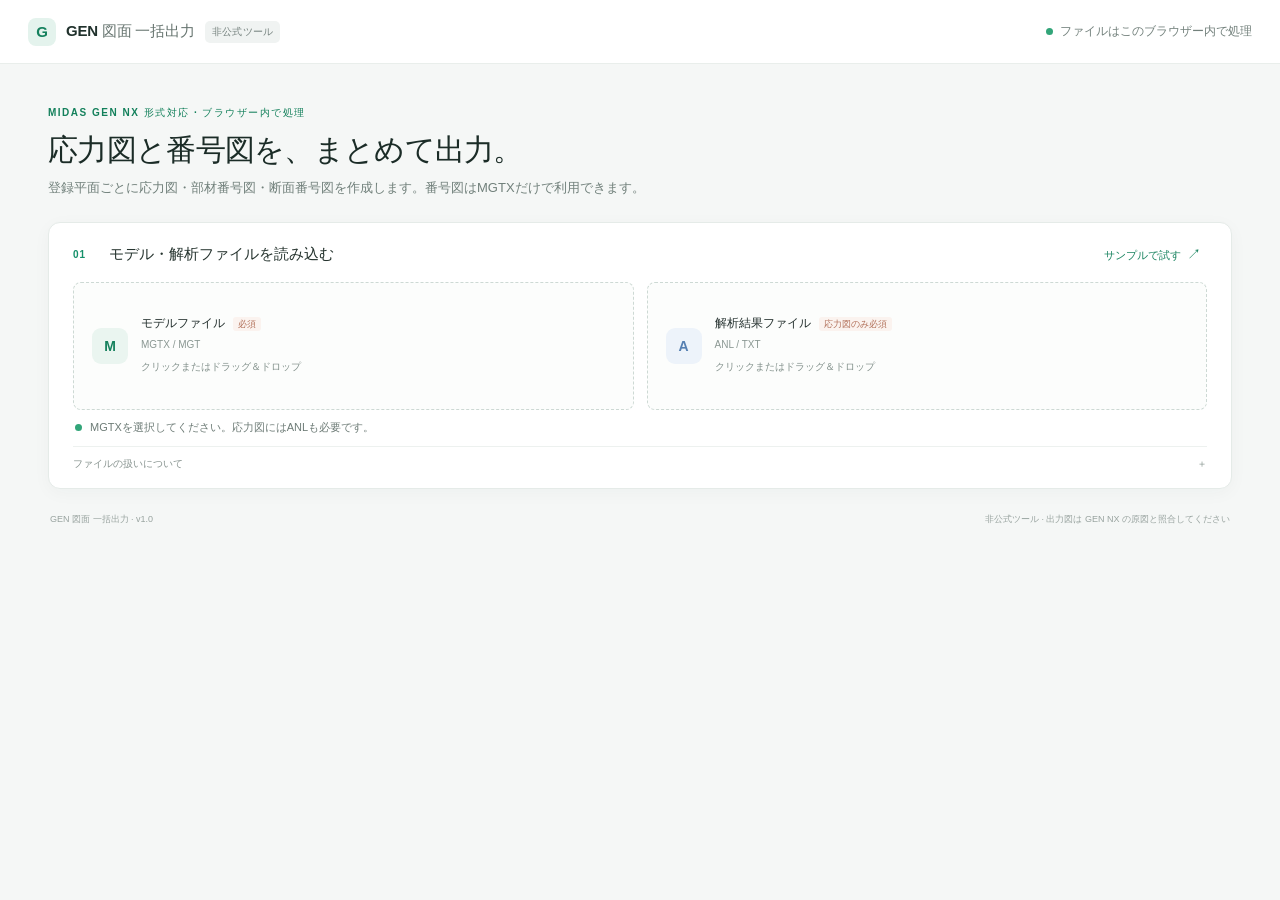
==== index.html @ d84240b8 "Release GEN diagram exporter v1.0" ====
<!doctype html>
<html lang="ja">
  <head>
    <meta charset="utf-8" />
    <meta name="viewport" content="width=device-width, initial-scale=1" />
    <meta name="theme-color" content="#f5f7f6" />
    <title>GEN 図面 一括出力</title>
    <link rel="stylesheet" href="./styles.css" />
  </head>
  <body>
    <header class="topbar">
      <a class="brand" href="#top" aria-label="GEN 図面 一括出力">
        <span class="brand-mark">G</span>
        <span>GEN <span class="brand-light">図面 一括出力</span></span>
        <span class="prototype-tag">非公式ツール</span>
      </a>
      <span class="privacy"><i></i> ファイルはこのブラウザー内で処理</span>
    </header>

    <main id="top" class="app-shell">
      <section class="intro">
        <p class="eyebrow">MIDAS GEN NX 形式対応 · ブラウザー内で処理</p>
        <h1>応力図と番号図を、まとめて出力。</h1>
        <p class="intro-copy">登録平面ごとに応力図・部材番号図・断面番号図を作成します。番号図はMGTXだけで利用できます。</p>
      </section>

      <section class="card input-card" aria-labelledby="files-title">
        <div class="card-heading">
          <div>
            <span class="step">01</span>
            <h2 id="files-title">モデル・解析ファイルを読み込む</h2>
          </div>
          <button id="demoButton" class="text-button" type="button">サンプルで試す <span aria-hidden="true">↗</span></button>
        </div>
        <div class="file-grid">
          <label class="file-drop" id="modelDrop" for="modelInput">
            <span class="file-icon">M</span>
            <span class="file-title">モデルファイル <span class="required">必須</span></span>
            <span class="file-subtitle">MGTX / MGT</span>
            <span class="file-selection" id="modelName">クリックまたはドラッグ＆ドロップ</span>
            <input id="modelInput" type="file" accept=".mgtx,.mgt,.txt" />
          </label>
          <label class="file-drop" id="resultDrop" for="resultInput">
            <span class="file-icon result-icon">A</span>
            <span class="file-title">解析結果ファイル <span class="required">応力図のみ必須</span></span>
            <span class="file-subtitle">ANL / TXT</span>
            <span class="file-selection" id="resultName">クリックまたはドラッグ＆ドロップ</span>
            <input id="resultInput" type="file" accept=".anl,.txt,.out" />
          </label>
        </div>
        <div id="readStatus" class="read-status" role="status" aria-live="polite">
          <span class="status-dot"></span><span>MGTXを選択してください。応力図にはANLも必要です。</span>
        </div>
        <details class="privacy-note">
          <summary>ファイルの扱いについて</summary>
          <p>選択したファイルはこのページ内で読み取ります。サーバーへのアップロードや外部送信は行いません。対応していない書式のファイルは読み取れない場合があります。</p>
        </details>
      </section>

      <section id="workspace" class="workspace hidden" aria-label="出力設定とプレビュー">
        <div class="settings-column">
          <section class="card settings-card">
            <div class="card-heading compact-heading">
              <div><span class="step">02</span><h2>出力する図を選ぶ</h2></div>
            </div>
            <div class="setting-block">
              <h3>図の種類</h3>
              <div class="component-list diagram-type-list">
                <label class="component-choice"><input type="radio" name="diagramType" value="stress" checked /><span><b>応力図</b><small>ANLが必要</small></span></label>
                <label class="component-choice"><input type="radio" name="diagramType" value="member" /><span><b>部材番号</b><small>MGTXのみ</small></span></label>
                <label class="component-choice"><input type="radio" name="diagramType" value="section" /><span><b>断面番号</b><small>MGTXのみ</small></span></label>
              </div>
            </div>
            <div id="caseBlock" class="setting-block">
              <div class="setting-label-row"><h3>応力ケース</h3><button class="mini-button" id="caseAll" type="button">すべて</button></div>
              <div id="caseList" class="choice-list"></div>
            </div>
            <div class="setting-block">
              <div class="setting-label-row"><h3>登録平面</h3><button class="mini-button" id="planeAll" type="button">すべて</button></div>
              <div id="planeList" class="choice-list"></div>
              <p id="planeHint" class="hint"></p>
            </div>
            <div id="componentBlock" class="setting-block">
              <h3>応力成分</h3>
              <div id="componentList" class="component-list">
                <label class="component-choice"><input type="radio" name="component" value="MY" checked /><span><b>M-y</b><small>曲げモーメント</small></span></label>
                <label class="component-choice"><input type="radio" name="component" value="MZ" /><span><b>M-z</b><small>曲げモーメント</small></span></label>
                <label class="component-choice"><input type="radio" name="component" value="QY" /><span><b>Q-y</b><small>せん断力</small></span></label>
                <label class="component-choice"><input type="radio" name="component" value="QZ" /><span><b>Q-z</b><small>せん断力</small></span></label>
                <label class="component-choice"><input type="radio" name="component" value="N" /><span><b>N</b><small>軸力</small></span></label>
              </div>
            </div>
            <div class="setting-block">
              <h3>図面タイトル</h3>
              <div class="title-fields">
                <label>通り名（空欄なら登録平面から自動）<input id="titleLine" type="text" placeholder="例：い通り" /></label>
              </div>
              <p class="hint">通り名と図種を2段で表示します。応力図のみ荷重ケースを併記します。</p>
              <p id="titlePreview" class="hint title-preview">い通り<br />My図 (TL)</p>
            </div>
            <details class="advanced-settings">
              <summary>詳細設定</summary>
              <div class="advanced-fields">
                <label>用紙方向<select id="orientation"><option value="landscape">横向き（A4）</option><option value="portrait">縦向き（A4）</option></select></label>
                <label>図の倍率<select id="scale"><option value="1">標準</option><option value="1.25">大きめ</option><option value="0.8">小さめ</option></select></label>
                <label>図枠<select id="frame"><option value="on">あり</option><option value="off">なし</option></select></label>
                <label class="stress-only"><span>図の塗り方</span><select id="diagramFill"><option value="solid" selected>ソリッド塗り</option><option value="line">ライン塗り</option><option value="none">塗りなし</option></select></label>
                <label class="stress-only"><span>数値表示</span><select id="valueMode"><option value="abs" selected>絶対最大値（要素中央付近）</option><option value="three">3点（I・中央・J）</option><option value="all">GEN NX All（I・絶対最大・J）</option><option value="minmax">最小・最大（発生位置）</option><option value="five">5点すべて</option><option value="none">表示しない</option></select></label>
                <label class="stress-only"><span>凡例位置</span><select id="legendPosition"><option value="right" selected>右側</option><option value="left">左側</option></select></label>
                <label class="stress-only"><span>コンター階調</span><select id="contourColors"><option value="6">6色</option><option value="12" selected>12色</option><option value="18">18色</option><option value="24">24色</option></select></label>
                <label class="stress-only"><span>値の小数桁</span><select id="decimalPlaces"><option value="0">0桁</option><option value="1" selected>1桁</option><option value="2">2桁</option><option value="3">3桁</option><option value="4">4桁</option></select></label>
                <label class="stress-only"><span>凡例の小数桁</span><select id="rankDecimals"><option value="0">0桁</option><option value="1">1桁</option><option value="2" selected>2桁</option><option value="3">3桁</option><option value="4">4桁</option></select></label>
                <label>数値の向き<select id="labelOrientation"><option value="auto" selected>部材に対して自動</option><option value="0">水平 0°</option><option value="45">45°</option><option value="90">90°</option><option value="-45">-45°</option></select></label>
                <label>数値の離れ<select id="labelOffsetMm"><option value="0">0 mm</option><option value="0.6" selected>0.6 mm</option><option value="1.2">1.2 mm</option><option value="2">2 mm</option><option value="3">3 mm</option></select></label>
                <label>文字フォント<select id="fontFamily"><option value="arialNarrow" selected>Arial Narrow（GEN風）</option><option value="arial">Arial</option><option value="msGothic">MS ゴシック</option><option value="msMincho">明朝体（游明朝 / MS 明朝）</option><option value="meiyo">Meiryo UI</option><option value="noto">Noto Sans JP</option></select></label>
                <label>文字サイズ<select id="labelFontSize"><option value="4">4 pt</option><option value="5">5 pt</option><option value="6">6 pt</option><option value="7">7 pt</option><option value="8" selected>8 pt</option><option value="9">9 pt</option><option value="10">10 pt</option><option value="12">12 pt</option><option value="14">14 pt</option></select></label>
                <label class="stress-only"><span>凡例文字サイズ</span><select id="legendFontSize"><option value="5">5 pt</option><option value="6">6 pt</option><option value="7">7 pt</option><option value="8" selected>8 pt</option><option value="9">9 pt</option><option value="10">10 pt</option><option value="12">12 pt</option></select></label>
                <label>文字の太さ<select id="fontWeight"><option value="normal" selected>標準</option><option value="bold">太字</option></select></label>
                <label>文字色<input id="valueColor" type="color" value="#171a18" /></label>
                <label>寸法線の太さ<select id="dimensionLineWidth"><option value="0.15">極細</option><option value="0.2" selected>細</option><option value="0.3">標準</option><option value="0.5">太</option></select></label>
                <label>寸法線の色<input id="dimensionColor" type="color" value="#c9cfcc" /></label>
                <label class="stress-only"><span>数値表示の下限</span><select id="labelLimitPercent"><option value="0" selected>すべて</option><option value="5">最大の5%以上</option><option value="10">最大の10%以上</option><option value="25">最大の25%以上</option><option value="50">最大の50%以上</option></select></label>
              </div>
              <p class="hint stress-only">数値の実精度はANLファイルの桁数までです。元データが小数1桁の場合、2桁以上で表示しても精度は増えません。</p>
              <label class="check-setting"><input id="showDimensions" type="checkbox" checked /> 寸法線・寸法文字を重ねる</label>
              <label class="check-setting member-only"><input id="showMemberEnds" type="checkbox" checked /> 単一部材の両端にオレンジ●を表示</label>
              <label class="member-only">端点●の直径<select id="memberEndSize"><option value="0.5">0.5 mm</option><option value="0.8" selected>0.8 mm</option><option value="1.2">1.2 mm</option><option value="1.6">1.6 mm</option><option value="2">2 mm</option></select></label>
              <label class="member-only">部材端から内側への距離<select id="memberEndInset"><option value="0.5">0.5 mm</option><option value="1" selected>1 mm</option><option value="1.5">1.5 mm</option><option value="2">2 mm</option><option value="3">3 mm</option></select></label>
              <label class="check-setting"><input id="hideOverlaps" type="checkbox" /> 重なる数値だけ非表示（初期値は全表示）</label>
            </details>
            <div class="output-actions">
              <label class="check-setting numbering-only"><input id="bothNumberTypes" type="checkbox" /> 部材番号と断面番号を続けて印刷（PDFと同じ順序）</label>
              <button id="printButton" class="primary-button" type="button">選択した図をまとめて印刷 / PDF</button>
              <button id="svgButton" class="secondary-button" type="button">この図を SVG 保存</button>
              <p id="outputCount" class="hint centered-hint">出力する図を選択してください</p>
            </div>
          </section>
          <p id="prototypeDisclaimer" class="prototype-disclaimer"><span>!</span> サンプル図は架空データです。実構造物の検討・設計には使用できません。</p>
        </div>

        <section class="card preview-card" aria-labelledby="preview-title">
          <div class="preview-heading">
            <div><span class="step">PREVIEW</span><h2 id="preview-title">出力プレビュー</h2></div>
            <span id="previewBadge" class="demo-badge">サンプル</span>
          </div>
          <div class="preview-meta"><span id="previewPlane">—</span><span id="previewCase">—</span><span id="previewComponent">MY · 曲げモーメント</span></div>
          <div id="diagramHost" class="diagram-host"></div>
          <p id="coverageStatus" class="hint" aria-live="polite"></p>
          <div class="preview-footer"><span id="modelStats">—</span><span>SVGベクター描画</span></div>
        </section>
      </section>

      <footer class="app-footer"><span>GEN 図面 一括出力 · v1.0</span><span>非公式ツール · 出力図は GEN NX の原図と照合してください</span></footer>
    </main>
    <script src="./app.js?v=1.0.0"></script>
  </body>
</html>
---- styles.css ----
:root{font-family:"DM Sans","Noto Sans JP",sans-serif;color:#24302e;background:#f5f7f6;font-synthesis:none;text-rendering:optimizeLegibility;--green:#14805d;--deep:#0c6247;--muted:#7b8985;--line:#e5ebe8;--soft:#f8faf9;--blue:#5083bf;--red:#db685d}
*{box-sizing:border-box}body{margin:0;min-width:320px}.topbar{height:64px;border-bottom:1px solid #e9eeeb;background:#fff;display:flex;align-items:center;justify-content:space-between;padding:0 max(28px,calc((100vw - 1240px)/2));position:sticky;top:0;z-index:5}.brand{display:flex;align-items:center;gap:10px;color:#20312c;text-decoration:none;font-size:15px;font-weight:700;letter-spacing:-.2px}.brand-mark{display:grid;place-items:center;width:28px;height:28px;background:#e4f3ed;color:var(--green);border-radius:8px;font-weight:700}.brand-light{font-weight:500;color:#677570}.prototype-tag{font-size:10px;padding:4px 7px;border-radius:5px;background:#f0f3f2;color:#75827e;letter-spacing:.3px}.privacy{font-size:12px;color:#73817c;display:flex;align-items:center;gap:7px}.privacy i,.status-dot{display:inline-block;width:7px;height:7px;border-radius:50%;background:#32a579}.app-shell{max-width:1240px;margin:auto;padding:42px 28px 28px}.intro{margin:0 0 25px}.eyebrow{font-size:10px;color:#13805b;font-weight:700;letter-spacing:1.5px;margin:0 0 10px}.intro h1{font-size:30px;line-height:1.35;letter-spacing:-.7px;margin:0;color:#1b2c27}.intro-copy{color:#71807b;font-size:13px;margin:8px 0 0}.card{background:#fff;border:1px solid #e5ebe8;border-radius:12px;box-shadow:0 4px 18px rgba(31,56,45,.035)}.input-card{padding:22px 24px 17px}.card-heading{display:flex;align-items:center;justify-content:space-between;margin-bottom:17px}.card-heading>div,.preview-heading>div{display:flex;align-items:center;gap:10px}.step{font-size:10px;font-weight:700;letter-spacing:1px;color:#15906a;min-width:26px}.card-heading h2,.preview-heading h2{font-size:15px;margin:0;font-weight:700;color:#26342f}.text-button,.mini-button{border:0;background:none;color:#18835f;font:inherit;font-size:11px;font-weight:600;cursor:pointer}.text-button span{font-size:14px;margin-left:3px}.file-grid{display:grid;grid-template-columns:1fr 1fr;gap:13px}.file-drop{min-height:128px;display:grid;grid-template-columns:38px 1fr;grid-template-rows:22px 20px 24px;column-gap:11px;align-content:center;align-items:center;padding:17px 18px;border:1px dashed #cdd9d4;border-radius:8px;background:#fcfdfc;cursor:pointer;transition:.15s ease}.file-drop:hover,.file-drop.dragging{border-color:#5caf8b;background:#f7fcf9}.file-icon{grid-row:1/4;width:36px;height:36px;border-radius:9px;background:#eaf5f0;color:#16815d;display:grid;place-items:center;font-size:14px;font-weight:700}.result-icon{background:#edf3fa;color:#5680b2}.file-title{font-size:12px;font-weight:700}.required{color:#b16f58;background:#fbf3ef;font-size:9px;font-weight:500;border-radius:3px;padding:2px 5px;margin-left:5px}.file-subtitle{font-size:10px;color:#8b9893}.file-selection{font-size:10px;color:#82908b;white-space:nowrap;text-overflow:ellipsis;overflow:hidden}input[type=file]{display:none}.read-status{min-height:36px;display:flex;align-items:center;gap:8px;font-size:11px;color:#6e7c77;padding:5px 2px}.read-status .status-dot{flex:0 0 auto}.read-status.error .status-dot{background:#d97a60}.privacy-note{border-top:1px solid #edf1ef;padding-top:10px;color:#86928e;font-size:10px}.privacy-note summary,.advanced-settings summary{cursor:pointer;user-select:none;list-style:none}.privacy-note summary::-webkit-details-marker,.advanced-settings summary::-webkit-details-marker{display:none}.privacy-note summary:after,.advanced-settings summary:after{content:"＋";float:right;color:#87958f}.privacy-note[open] summary:after,.advanced-settings[open] summary:after{content:"−"}.privacy-note p{font-size:10px;line-height:1.7;margin:7px 0 2px;color:#77857f}.workspace{display:grid;grid-template-columns:minmax(340px, .78fr) minmax(520px,1.22fr);gap:17px;margin-top:17px;align-items:start}.hidden{display:none!important}.settings-card{padding:21px 22px}.compact-heading{margin-bottom:18px}.setting-block{padding:15px 0;border-top:1px solid #eef2f0}.setting-block h3{font-size:11px;margin:0;font-weight:700}.setting-label-row{display:flex;justify-content:space-between;align-items:center;margin-bottom:11px}.mini-button{font-size:10px}.choice-list{display:flex;flex-direction:column;gap:6px}.choice-row{display:flex;align-items:center;gap:8px;font-size:11px;color:#53615c;min-height:24px;cursor:pointer}.choice-row input,.component-choice input{accent-color:#13805d;margin:0}.choice-row em{font-size:9px;font-style:normal;color:#99a39f;margin-left:auto}.hint{font-size:10px;color:#929e99;margin:8px 0 0;line-height:1.6}.component-list{display:flex;gap:8px;margin-top:11px}.component-choice{position:relative;flex:1;cursor:pointer}.component-choice input{position:absolute;opacity:0}.component-choice>span{display:flex;align-items:center;gap:8px;border:1px solid #e5ebe8;border-radius:7px;padding:9px 10px;transition:.15s}.component-choice input:checked+span{border-color:#85c2a5;background:#f3faf6;box-shadow:inset 0 0 0 1px #b2dac5}.component-choice b{font-size:16px;color:#278662}.component-choice small{font-size:9px;line-height:1.25;color:#76837e}.advanced-settings{border-top:1px solid #eef2f0;padding:14px 0 0;font-size:10px;color:#586761}.advanced-fields{display:grid;grid-template-columns:1fr 1fr 1fr;gap:8px;padding-top:12px}.advanced-fields label{font-size:9px;color:#83908b;display:flex;flex-direction:column;gap:5px}.advanced-fields select{font:inherit;font-size:10px;color:#53615c;padding:7px 5px;border:1px solid #e1e8e4;border-radius:5px;background:#fff}.output-actions{padding-top:17px}.primary-button,.secondary-button{width:100%;border-radius:7px;font:inherit;font-size:11px;font-weight:700;cursor:pointer;min-height:38px}.primary-button{border:1px solid var(--green);background:var(--green);color:#fff;box-shadow:0 3px 6px #14805d1c}.primary-button:hover{background:var(--deep)}.secondary-button{margin-top:7px;background:#fff;border:1px solid #dfe8e3;color:#4c6259}.secondary-button:hover{border-color:#8dbba4;color:#187b58}.centered-hint{text-align:center;margin-top:8px}.prototype-disclaimer{font-size:10px;line-height:1.6;color:#8a7564;margin:10px 3px 0;display:flex;gap:6px}.prototype-disclaimer span{font-weight:700;color:#bc8a5f}.preview-card{padding:21px 23px 15px;min-width:0}.preview-heading{display:flex;justify-content:space-between;align-items:center}.preview-heading>div{align-items:baseline;gap:10px}.preview-heading .step{font-size:9px;color:#9ca9a3}.preview-heading h2{font-size:14px}.demo-badge{font-size:9px;color:#ad7753;background:#fbf5ee;border-radius:4px;padding:4px 7px}.demo-badge.real{color:#4d7b67;background:#eff8f3}.preview-meta{display:flex;flex-wrap:wrap;gap:7px;margin:14px 0 11px}.preview-meta span{font-size:9px;color:#5f7069;background:#f1f5f3;padding:5px 8px;border-radius:4px}.diagram-host{border:1px solid #e5ebe8;background:#fff;border-radius:6px;overflow:hidden;min-height:360px;display:grid;place-items:center}.diagram-svg{display:block;width:100%;height:auto;max-height:490px}.preview-footer{display:flex;justify-content:space-between;font-size:9px;color:#8a9792;padding-top:10px}.app-footer{display:flex;justify-content:space-between;padding:24px 2px 0;color:#98a39f;font-size:9px}.empty-state{padding:45px 20px;text-align:center;color:#87948e;font-size:11px;line-height:1.8}.empty-state strong{display:block;color:#52645d;font-size:12px;margin-bottom:5px}

@media(max-width:850px){.workspace{grid-template-columns:1fr}.preview-card{grid-row:1}.settings-column{display:contents}.settings-card{grid-row:2}.prototype-disclaimer{grid-row:3}.app-shell{padding-top:30px}}
@media(max-width:580px){.topbar{height:56px;padding:0 16px}.privacy{font-size:0}.privacy i{width:8px;height:8px}.app-shell{padding:26px 14px 20px}.intro h1{font-size:25px}.intro-copy{line-height:1.7}.input-card,.settings-card,.preview-card{padding:17px 15px}.file-grid{grid-template-columns:1fr}.file-drop{min-height:104px}.workspace{gap:12px}.component-list{gap:5px}.component-choice>span{padding:8px 6px;gap:5px}.component-choice small{font-size:8px}.diagram-host{min-height:230px}.app-footer{display:block;line-height:1.8}.app-footer span{display:block}}

.choice-list{max-height:250px;overflow:auto;padding-right:4px}
@page landscape{size:A4 landscape;margin:5mm}
@page portrait{size:A4 portrait;margin:5mm}
@media print{.print-page.landscape{page:landscape}.print-page.portrait{page:portrait}}

@media print{body.printing{background:#fff}.topbar,.intro,.input-card,.settings-column,.preview-card,.app-footer{display:none!important}#printRoot{display:block!important}.print-page{width:100%;height:100vh;padding:0;break-after:page;page-break-after:always;position:relative;color:#24302e}.print-page:last-child{break-after:auto;page-break-after:auto}.print-svg{display:block;width:100%;height:100%;object-fit:contain}.print-svg svg{display:block;width:100%;height:100%;max-height:100vh}@page{size:A4 landscape;margin:5mm}body.print-portrait @page{size:A4 portrait;margin:5mm}}

.advanced-fields{grid-template-columns:repeat(2,minmax(0,1fr))}
.advanced-fields input[type="color"]{width:100%;height:28px;padding:2px 4px;border:1px solid #e1e8e4;border-radius:5px;background:#fff;cursor:pointer}
.check-setting{display:flex;align-items:center;gap:7px;margin-top:12px;color:#73817b;font-size:10px;cursor:pointer}
.check-setting input{accent-color:#13805d;margin:0}
.component-list{display:grid;grid-template-columns:repeat(3,minmax(0,1fr));gap:8px;margin-top:11px}
.diagram-type-list .component-choice b{font-size:12px}
#workspace.numbering-mode #caseBlock,#workspace.numbering-mode #componentBlock,#workspace.numbering-mode .stress-only,#workspace.numbering-mode #previewCase{display:none!important}
.numbering-only{display:none}
#workspace.numbering-mode .numbering-only{display:flex}
.member-only{display:none!important}
#workspace.member-mode .member-only{display:flex!important}
.title-fields{display:grid;grid-template-columns:1fr 1fr;gap:8px;margin-top:11px}
.title-fields label{display:flex;flex-direction:column;gap:5px;font-size:9px;color:#83908b}
.title-fields label:first-child{grid-column:1/-1}
.title-fields input,.title-fields select{width:100%;min-width:0;padding:7px 6px;border:1px solid #e1e8e4;border-radius:5px;background:#fff;color:#53615c;font:inherit;font-size:10px}
.title-fields input::placeholder{color:#a0aaa5}
.title-preview{white-space:pre-line;line-height:1.55;padding:7px 8px;background:#f5f8f6;border-radius:4px;color:#53615c}
@media(max-width:580px){.title-fields{grid-template-columns:1fr 1fr}}
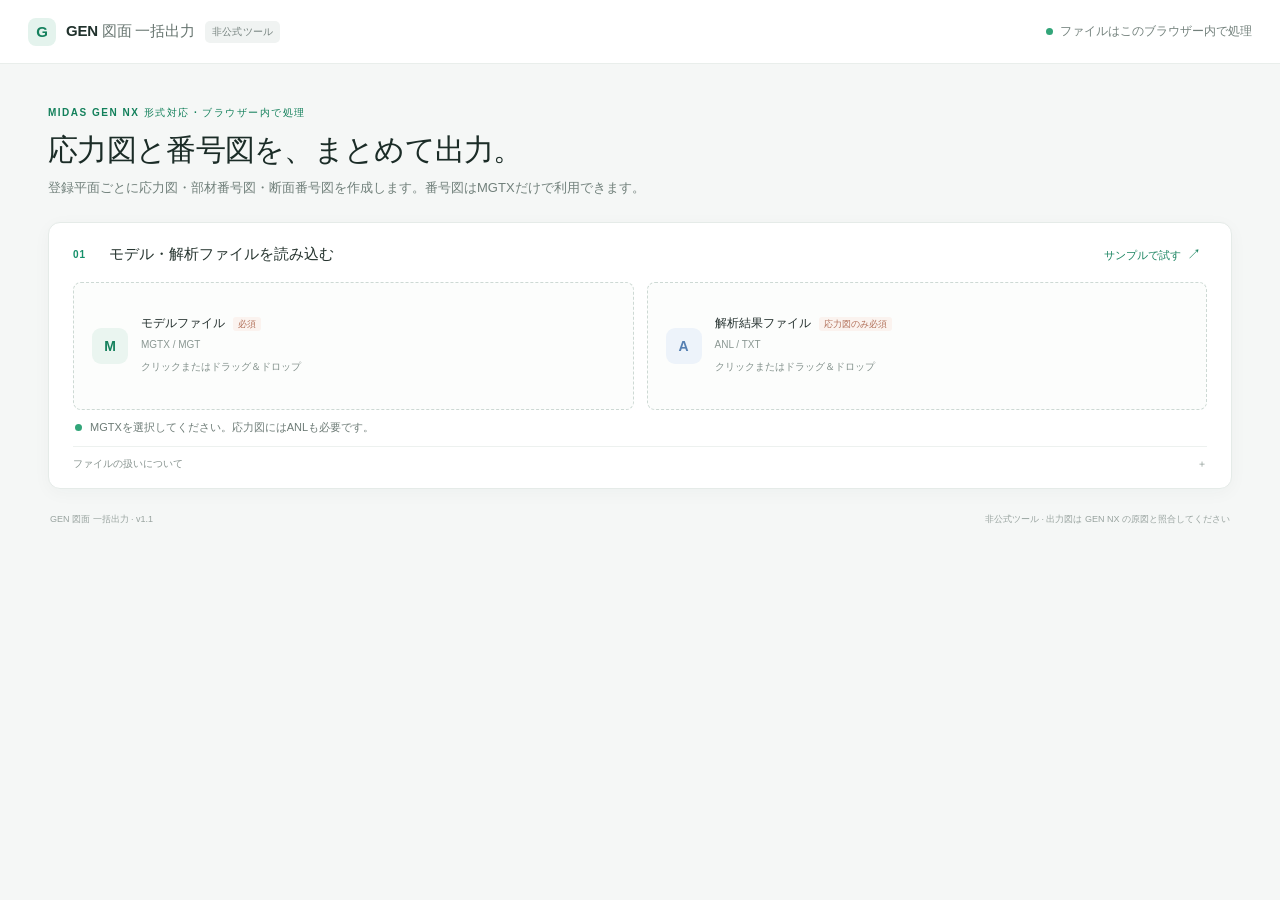
==== commit 6a9dd8f2: "Fit plane diagrams to their own extent The drawing range pinned the origin into the fitted box, so a" ====
--- a/index.html
+++ b/index.html
@@ -150,8 +150,8 @@
         </section>
       </section>
 
-      <footer class="app-footer"><span>GEN 図面 一括出力 · v1.0</span><span>非公式ツール · 出力図は GEN NX の原図と照合してください</span></footer>
+      <footer class="app-footer"><span>GEN 図面 一括出力 · v1.1</span><span>非公式ツール · 出力図は GEN NX の原図と照合してください</span></footer>
     </main>
-    <script src="./app.js?v=1.0.0"></script>
+    <script src="./app.js?v=1.1.0"></script>
   </body>
 </html>
